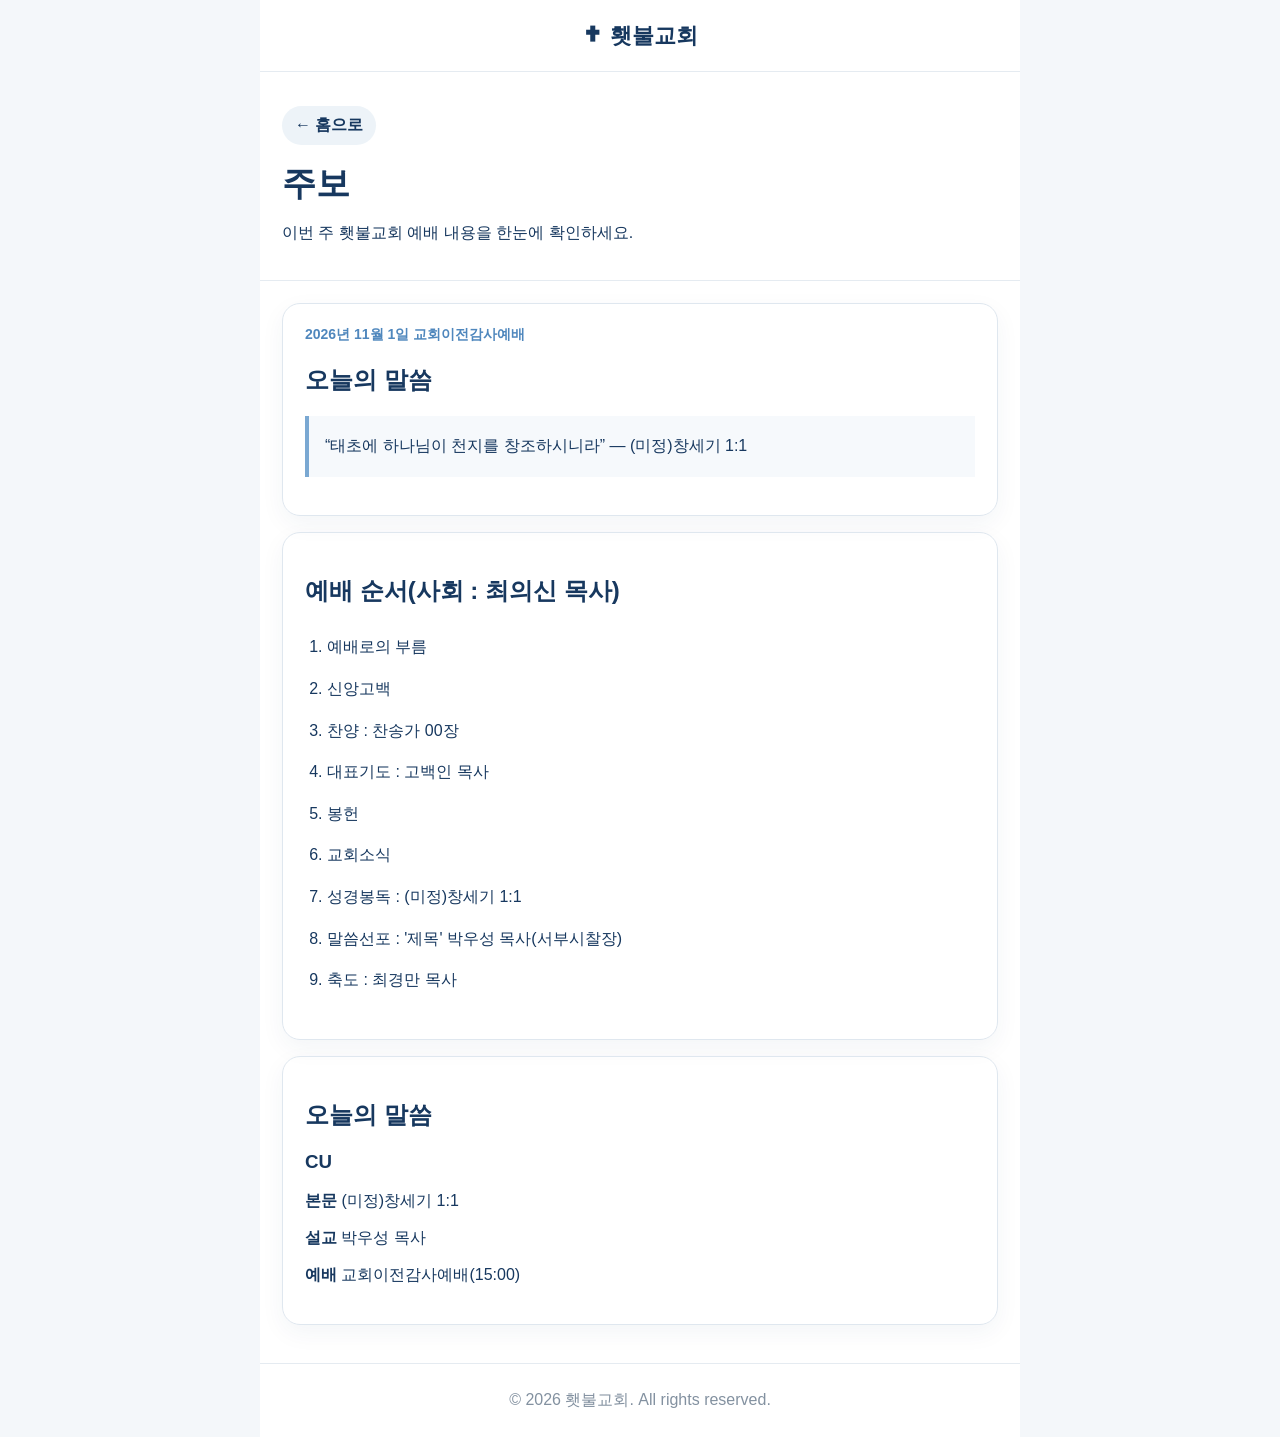
==== bulletin.html @ 437ddab2 "Update bulletin.html" ====
<!doctype html><html lang="ko"><head><meta charset="utf-8"><meta name="viewport" content="width=device-width,initial-scale=1"><title>주보 | 횃불교회</title><link rel="stylesheet" href="styles.css"></head><body><div class="site"><header><a href="index.html">✝ 횃불교회</a></header>
<main><section class="pagehead"><a class="back" href="index.html">← 홈으로</a><h1>주보</h1><p>이번 주 횃불교회 예배 내용을 한눈에 확인하세요.</p></section>
<section class="body">
<div class="box"><div class="date">2026년 11월 1일 교회이전감사예배</div>
  <h2>오늘의 말씀</h2><p class="scripture">“태초에 하나님이 천지를 창조하시니라” — (미정)창세기 1:1</p></div>
<div class="box"><h2>예배 순서(사회 : 최의신 목사)</h2><ol>
  <li>예배로의 부름</li>
  <li>신앙고백</li>
  <li>찬양 : 찬송가 00장</li>
  <li>대표기도 : 고백인 목사</li>
  <li>봉헌</li>
  <li>교회소식</li>
  <li>성경봉독 : (미정)창세기 1:1</li>
  <li>말씀선포 : '제목' 박우성 목사(서부시찰장)</li>
  <li>축도 : 최경만 목사</li>
</ol></div>
<div class="box">
  <h2>오늘의 말씀</h2>
  <h3>CU</h3>
  <p><b>본문</b> (미정)창세기 1:1</p>
  <p><b>설교</b> 박우성 목사</p>
  <p><b>예배</b> 교회이전감사예배(15:00)</p></div>
</section></main><footer>© 2026 횃불교회. All rights reserved.</footer></div></body></html>
---- styles.css ----
body{margin:0;background:#f4f7fa;color:#17385f;font-family:Arial,'Noto Sans KR',sans-serif}
*{box-sizing:border-box} a{text-decoration:none;color:inherit}
.site{max-width:760px;margin:auto;background:white;min-height:100vh}
header{height:72px;display:flex;align-items:center;justify-content:center;border-bottom:1px solid #e5ebf1;position:sticky;top:0;background:#fff;z-index:10}
header a{font-weight:800;font-size:22px}
.hero{padding:54px 24px;text-align:center;background:linear-gradient(135deg,#eef6fb,#fff)}
.hero h1{font-size:54px;margin:0;color:#28598a;font-family:serif;font-style:italic}.hero p{color:#5f92c1;font-weight:700}
.grid{display:grid;grid-template-columns:1fr 1fr;gap:14px;padding:22px}
.card{border:2px solid #dbe5ee;border-radius:18px;padding:28px 16px;text-align:center;min-height:190px;display:flex;flex-direction:column;justify-content:center}
.card.dark{background:#17385f;color:#fff;border-color:#17385f}.card.green{border-color:#b9dbcf}
.card h2{margin:0 0 10px}.card p{margin:0;color:#65768a;line-height:1.6}.dark p{color:#edf4fa}
.pagehead{padding:34px 22px 20px;border-bottom:1px solid #e5ebf1}.pagehead h1{margin:16px 0 8px;font-size:34px}
.back{display:inline-block;background:#edf3f8;padding:9px 13px;border-radius:999px;font-weight:700}
.body{padding:22px}.box{border:1px solid #dfe7ef;border-radius:18px;padding:22px;margin-bottom:16px;box-shadow:0 8px 24px rgba(24,54,90,.05)}
.date{color:#4f87bd;font-weight:800;font-size:14px}.scripture{padding:16px;background:#f6f9fc;border-left:4px solid #7aa8d2;line-height:1.8}
ol{padding-left:22px}li{padding:8px 0;line-height:1.6}.note{white-space:pre-line;line-height:1.95}
.welcome{background:linear-gradient(145deg,#153c68,#1c4d7b);color:#fff;text-align:center}.welcome p{color:#eef6ff}
.news{padding:15px 0;border-bottom:1px solid #e5ebf1}.news:last-child{border-bottom:0}.news p{margin:6px 0 0;line-height:1.7;color:#42586f}
footer{text-align:center;padding:26px;color:#8391a0;border-top:1px solid #e5ebf1}
@media(max-width:520px){.hero h1{font-size:42px}.grid{gap:10px;padding:14px 8px}.card{min-height:170px;padding:20px 10px}.card h2{font-size:18px}.card p{font-size:12px}}
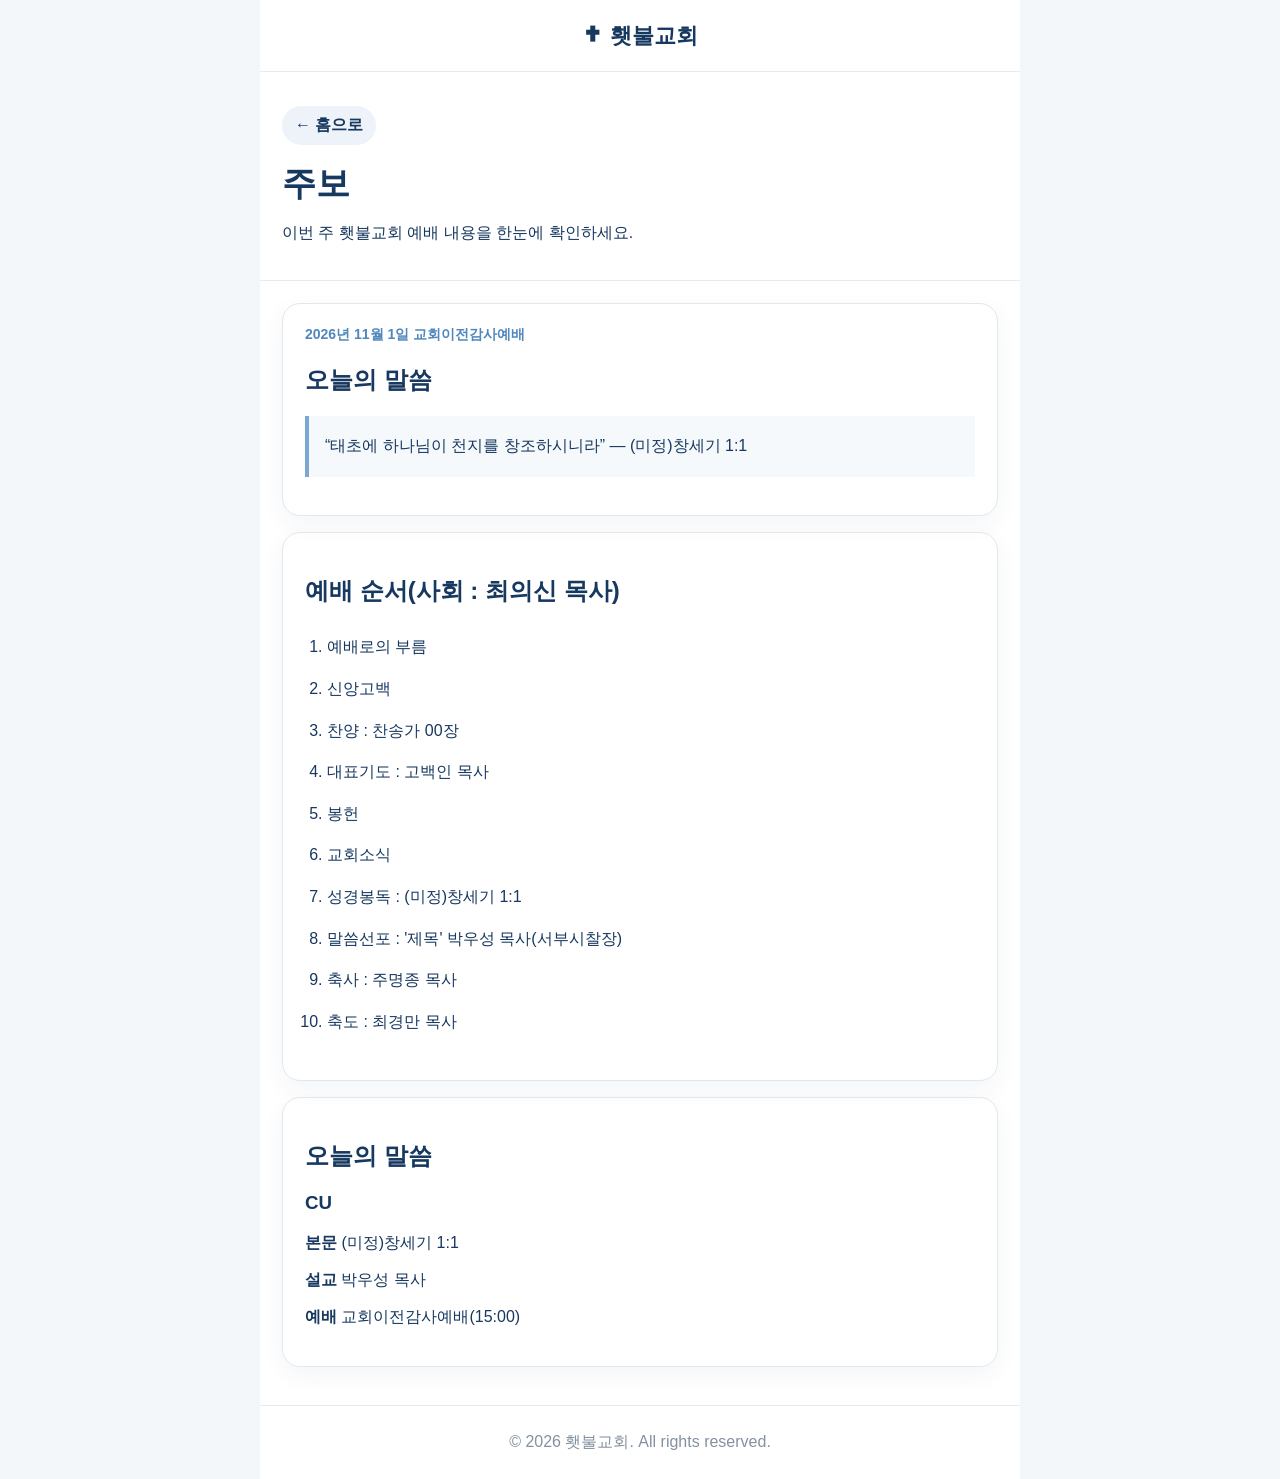
==== commit 7174cca1: "Update bulletin.html" ====
--- a/bulletin.html
+++ b/bulletin.html
@@ -12,6 +12,7 @@
   <li>교회소식</li>
   <li>성경봉독 : (미정)창세기 1:1</li>
   <li>말씀선포 : '제목' 박우성 목사(서부시찰장)</li>
+  <li>축사 : 주명종 목사</li>
   <li>축도 : 최경만 목사</li>
 </ol></div>
 <div class="box">
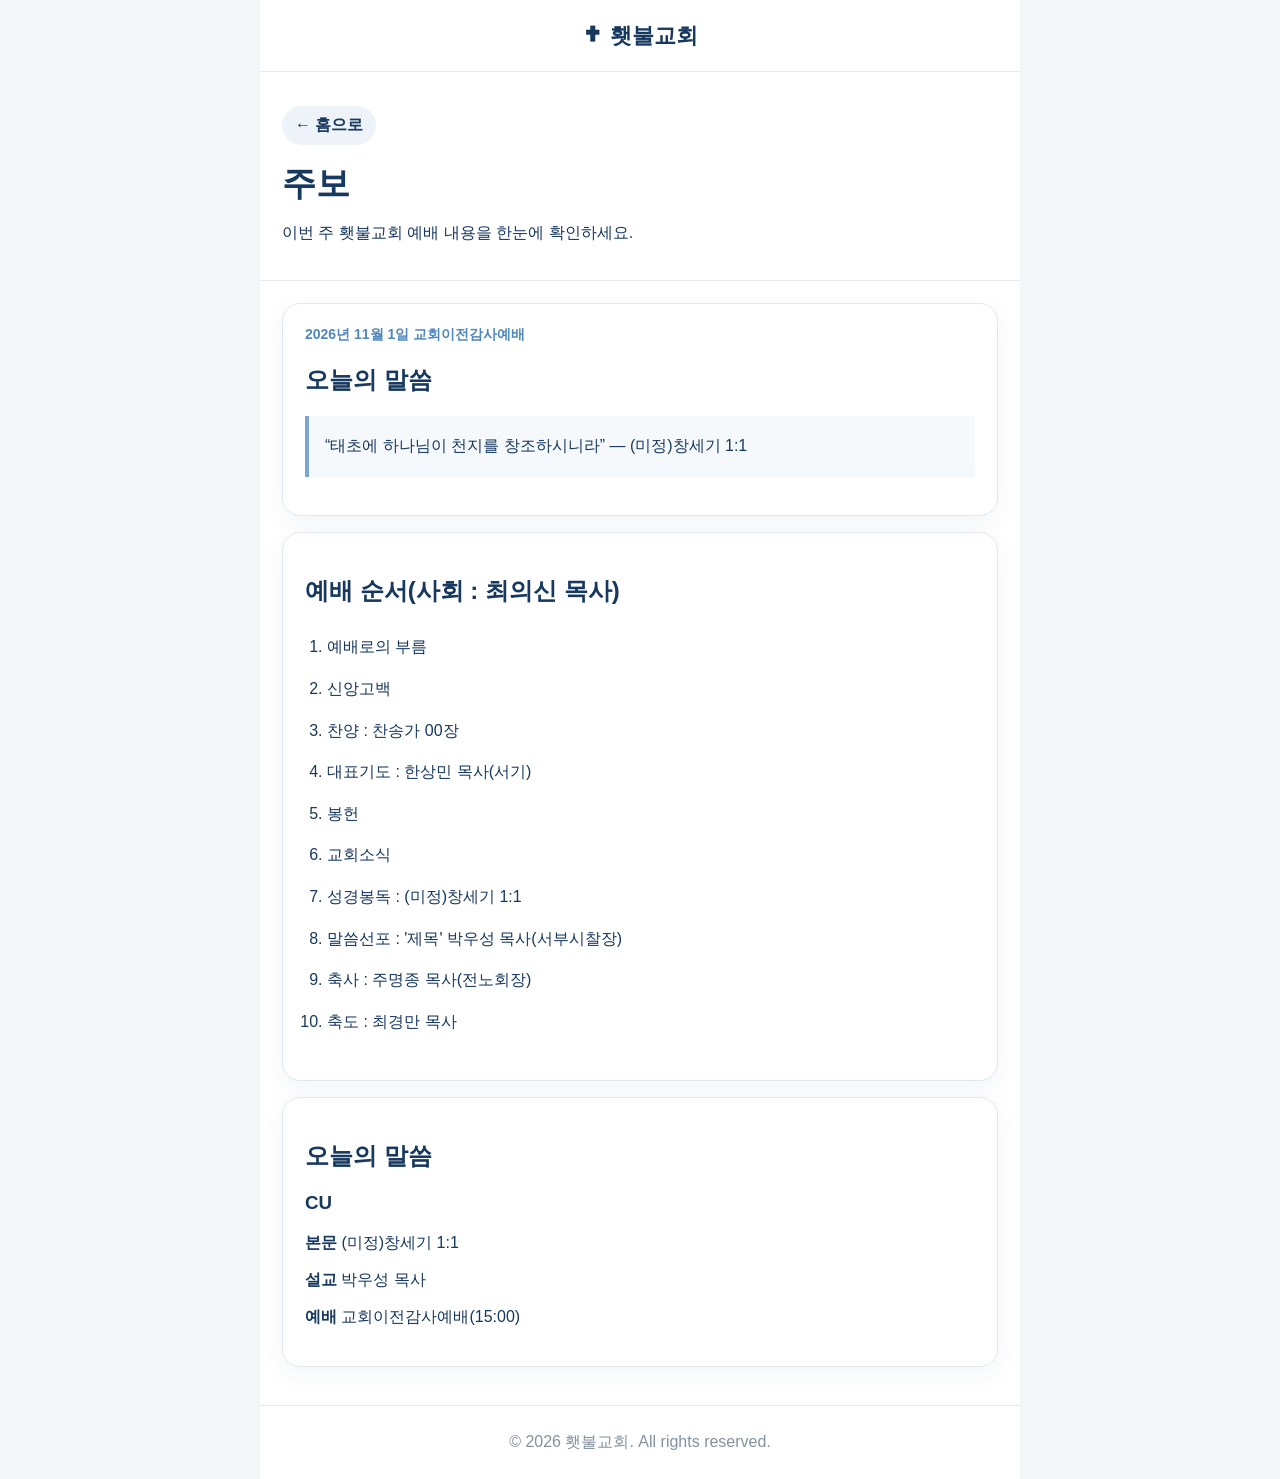
==== commit 69ae67ed: "Update bulletin.html" ====
--- a/bulletin.html
+++ b/bulletin.html
@@ -7,12 +7,12 @@
   <li>예배로의 부름</li>
   <li>신앙고백</li>
   <li>찬양 : 찬송가 00장</li>
-  <li>대표기도 : 고백인 목사</li>
+  <li>대표기도 : 한상민 목사(서기)</li>
   <li>봉헌</li>
   <li>교회소식</li>
   <li>성경봉독 : (미정)창세기 1:1</li>
   <li>말씀선포 : '제목' 박우성 목사(서부시찰장)</li>
-  <li>축사 : 주명종 목사</li>
+  <li>축사 : 주명종 목사(전노회장)</li>
   <li>축도 : 최경만 목사</li>
 </ol></div>
 <div class="box">
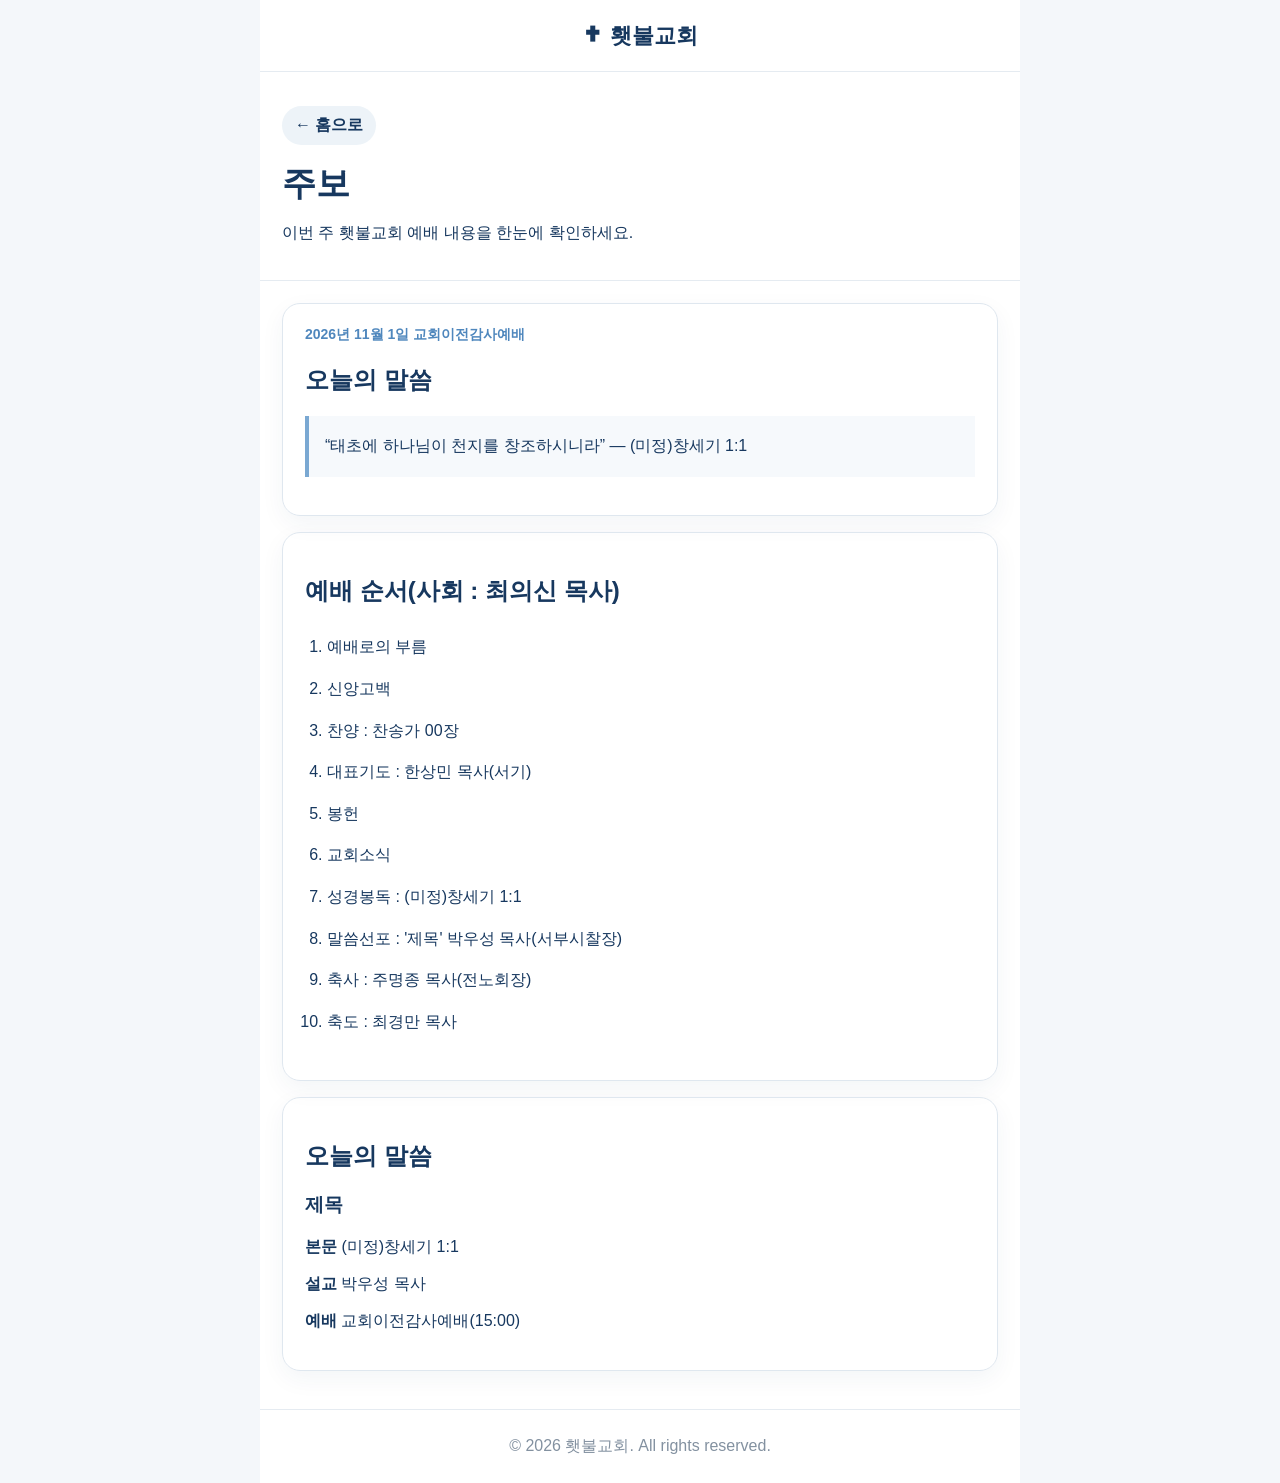
==== commit 5f772315: "Change heading from 'CU' to '제목'" ====
--- a/bulletin.html
+++ b/bulletin.html
@@ -17,7 +17,7 @@
 </ol></div>
 <div class="box">
   <h2>오늘의 말씀</h2>
-  <h3>CU</h3>
+  <h3>제목</h3>
   <p><b>본문</b> (미정)창세기 1:1</p>
   <p><b>설교</b> 박우성 목사</p>
   <p><b>예배</b> 교회이전감사예배(15:00)</p></div>
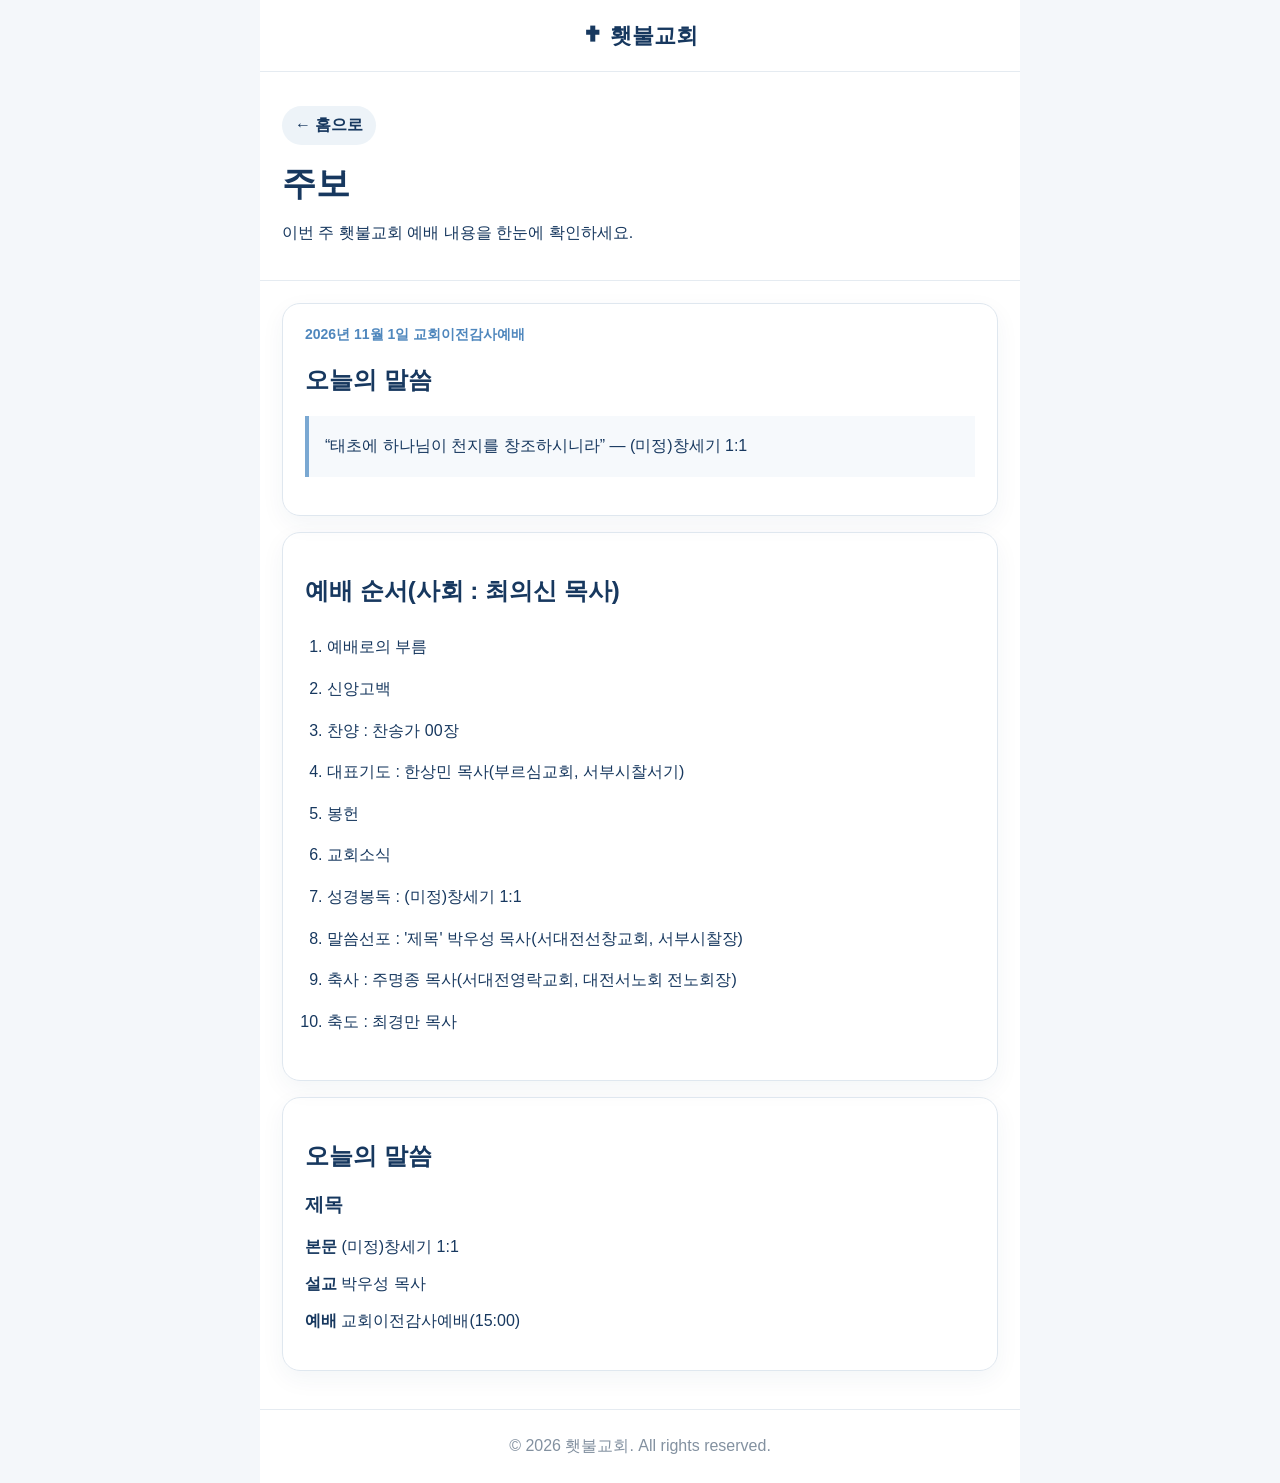
==== commit d6f6e26f: "Update bulletin.html" ====
--- a/bulletin.html
+++ b/bulletin.html
@@ -7,12 +7,12 @@
   <li>예배로의 부름</li>
   <li>신앙고백</li>
   <li>찬양 : 찬송가 00장</li>
-  <li>대표기도 : 한상민 목사(서기)</li>
+  <li>대표기도 : 한상민 목사(부르심교회, 서부시찰서기)</li>
   <li>봉헌</li>
   <li>교회소식</li>
   <li>성경봉독 : (미정)창세기 1:1</li>
-  <li>말씀선포 : '제목' 박우성 목사(서부시찰장)</li>
-  <li>축사 : 주명종 목사(전노회장)</li>
+  <li>말씀선포 : '제목' 박우성 목사(서대전선창교회, 서부시찰장)</li>
+  <li>축사 : 주명종 목사(서대전영락교회, 대전서노회 전노회장)</li>
   <li>축도 : 최경만 목사</li>
 </ol></div>
 <div class="box">
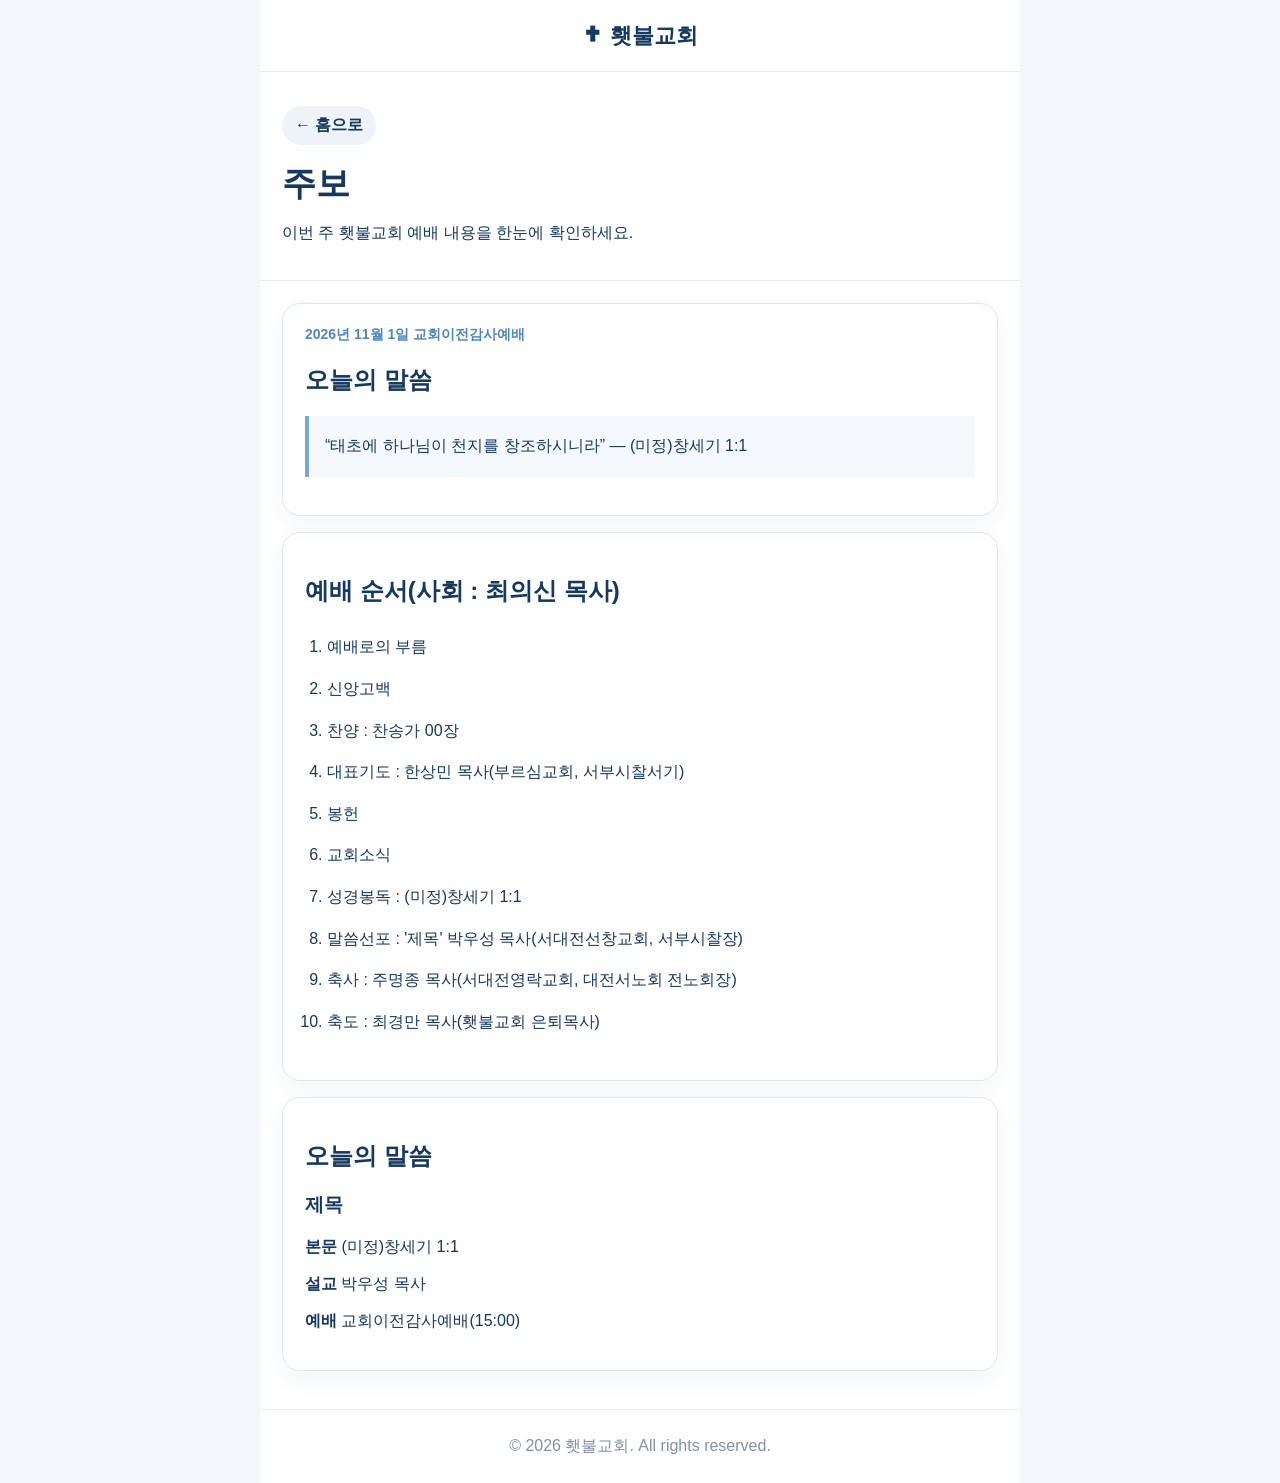
==== commit 8413ecab: "Update bulletin.html" ====
--- a/bulletin.html
+++ b/bulletin.html
@@ -13,7 +13,7 @@
   <li>성경봉독 : (미정)창세기 1:1</li>
   <li>말씀선포 : '제목' 박우성 목사(서대전선창교회, 서부시찰장)</li>
   <li>축사 : 주명종 목사(서대전영락교회, 대전서노회 전노회장)</li>
-  <li>축도 : 최경만 목사</li>
+  <li>축도 : 최경만 목사(횃불교회 은퇴목사)</li>
 </ol></div>
 <div class="box">
   <h2>오늘의 말씀</h2>
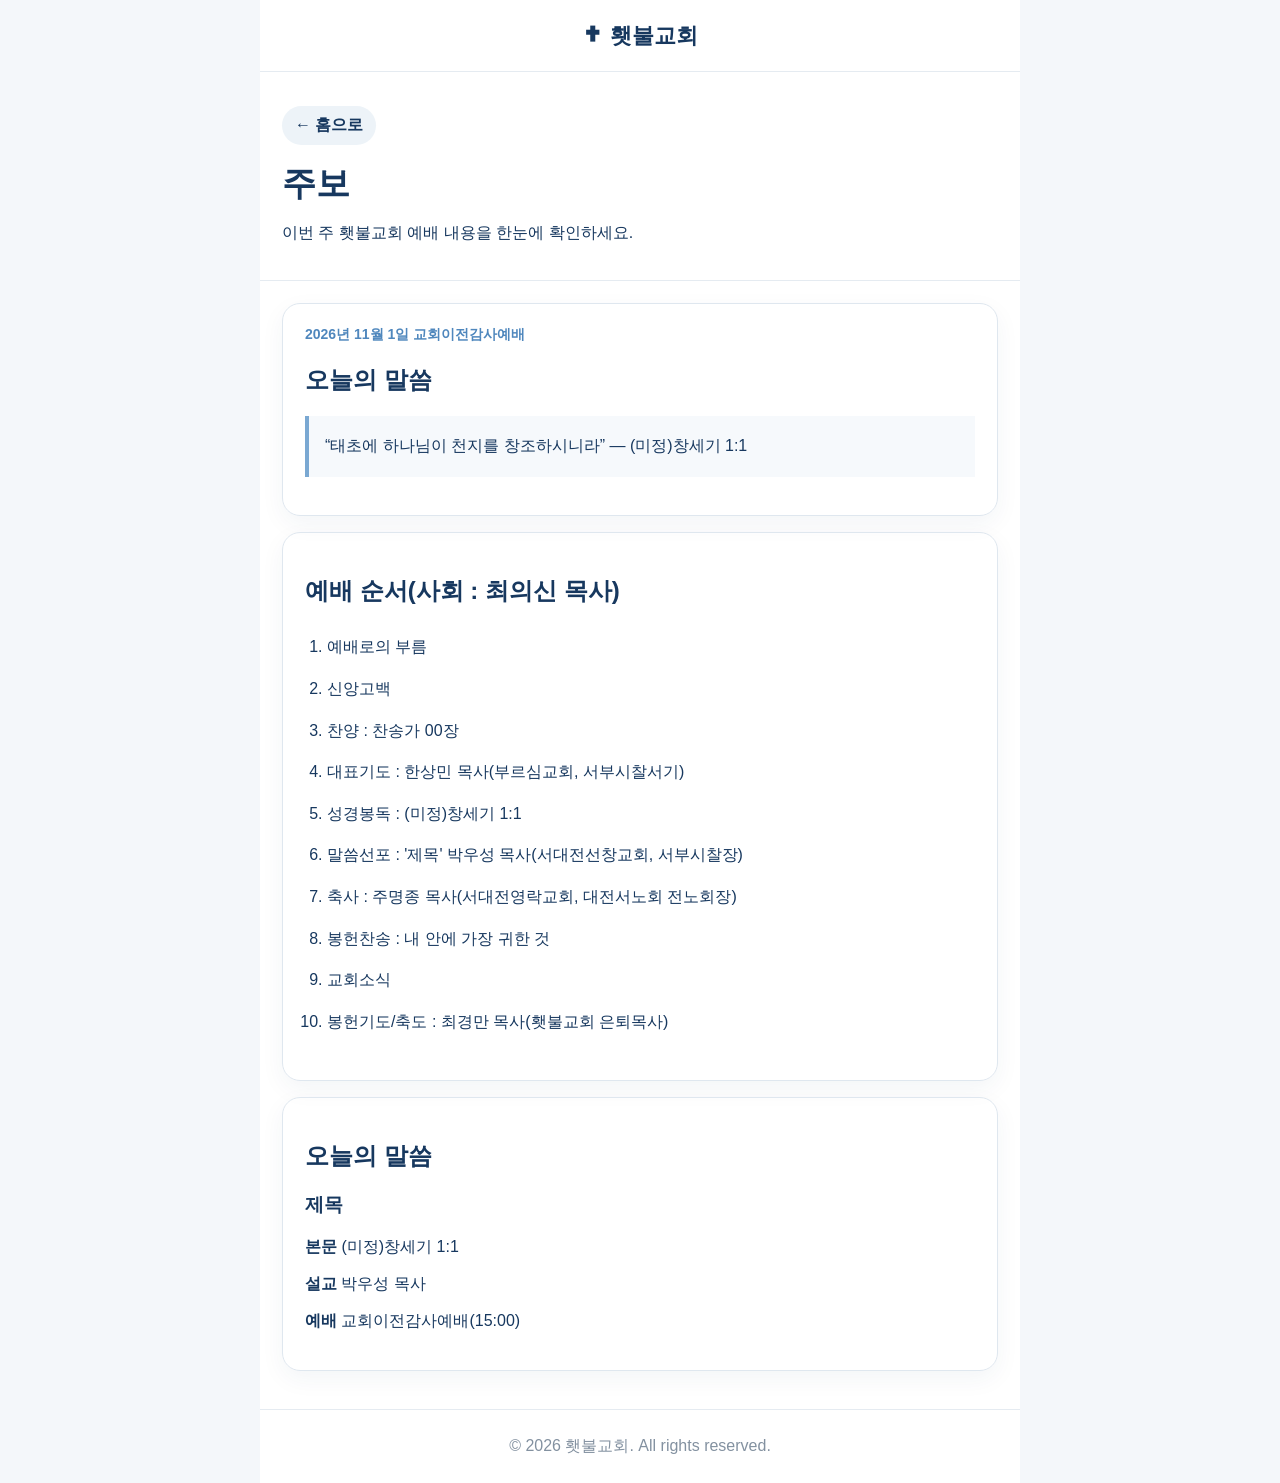
==== commit e489d014: "Update bulletin.html" ====
--- a/bulletin.html
+++ b/bulletin.html
@@ -8,12 +8,12 @@
   <li>신앙고백</li>
   <li>찬양 : 찬송가 00장</li>
   <li>대표기도 : 한상민 목사(부르심교회, 서부시찰서기)</li>
-  <li>봉헌</li>
-  <li>교회소식</li>
   <li>성경봉독 : (미정)창세기 1:1</li>
   <li>말씀선포 : '제목' 박우성 목사(서대전선창교회, 서부시찰장)</li>
   <li>축사 : 주명종 목사(서대전영락교회, 대전서노회 전노회장)</li>
-  <li>축도 : 최경만 목사(횃불교회 은퇴목사)</li>
+  <li>봉헌찬송 : 내 안에 가장 귀한 것</li>
+  <li>교회소식</li>
+  <li>봉헌기도/축도 : 최경만 목사(횃불교회 은퇴목사)</li>
 </ol></div>
 <div class="box">
   <h2>오늘의 말씀</h2>
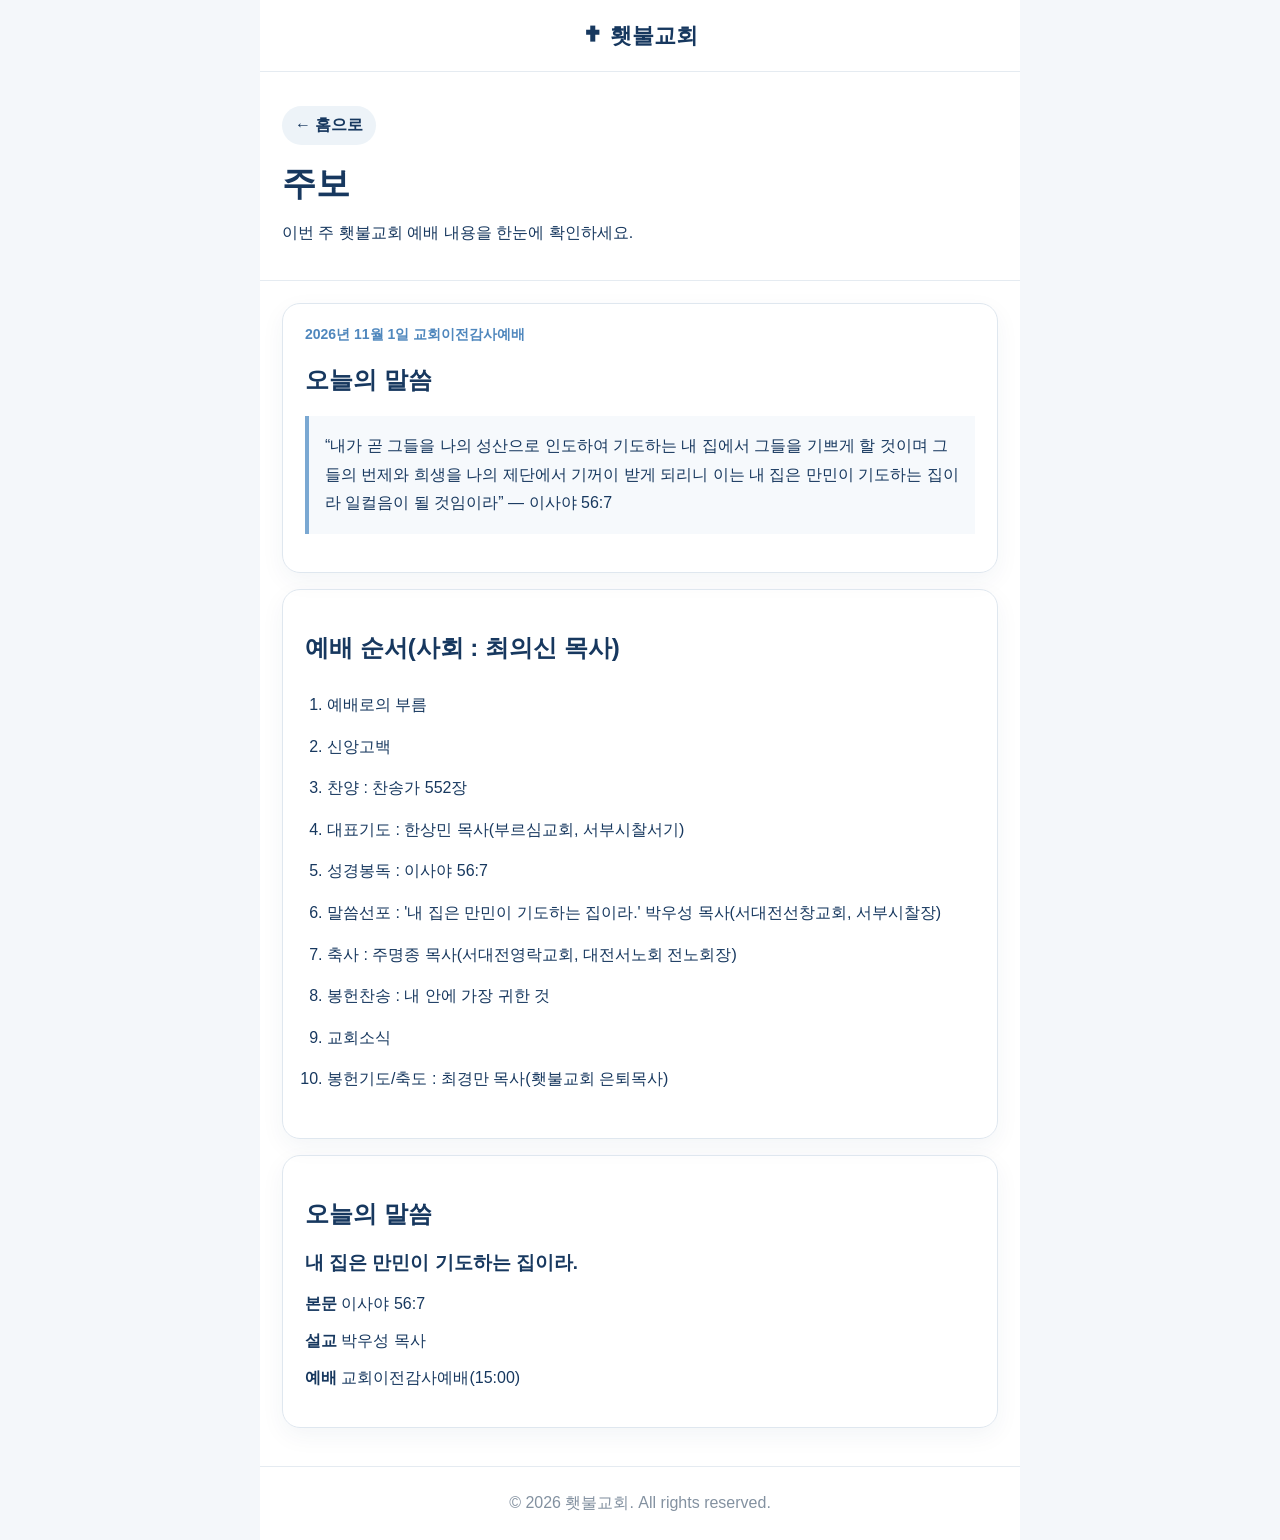
==== commit 2956ecc5: "Update bulletin.html" ====
--- a/bulletin.html
+++ b/bulletin.html
@@ -2,14 +2,14 @@
 <main><section class="pagehead"><a class="back" href="index.html">← 홈으로</a><h1>주보</h1><p>이번 주 횃불교회 예배 내용을 한눈에 확인하세요.</p></section>
 <section class="body">
 <div class="box"><div class="date">2026년 11월 1일 교회이전감사예배</div>
-  <h2>오늘의 말씀</h2><p class="scripture">“태초에 하나님이 천지를 창조하시니라” — (미정)창세기 1:1</p></div>
+  <h2>오늘의 말씀</h2><p class="scripture">“내가 곧 그들을 나의 성산으로 인도하여 기도하는 내 집에서 그들을 기쁘게 할 것이며 그들의 번제와 희생을 나의 제단에서 기꺼이 받게 되리니 이는 내 집은 만민이 기도하는 집이라 일컬음이 될 것임이라” — 이사야 56:7</p></div>
 <div class="box"><h2>예배 순서(사회 : 최의신 목사)</h2><ol>
   <li>예배로의 부름</li>
   <li>신앙고백</li>
-  <li>찬양 : 찬송가 00장</li>
+  <li>찬양 : 찬송가 552장</li>
   <li>대표기도 : 한상민 목사(부르심교회, 서부시찰서기)</li>
-  <li>성경봉독 : (미정)창세기 1:1</li>
-  <li>말씀선포 : '제목' 박우성 목사(서대전선창교회, 서부시찰장)</li>
+  <li>성경봉독 :  이사야 56:7</li>
+  <li>말씀선포 : '내 집은 만민이 기도하는 집이라.' 박우성 목사(서대전선창교회, 서부시찰장)</li>
   <li>축사 : 주명종 목사(서대전영락교회, 대전서노회 전노회장)</li>
   <li>봉헌찬송 : 내 안에 가장 귀한 것</li>
   <li>교회소식</li>
@@ -17,8 +17,8 @@
 </ol></div>
 <div class="box">
   <h2>오늘의 말씀</h2>
-  <h3>제목</h3>
-  <p><b>본문</b> (미정)창세기 1:1</p>
+  <h3>내 집은 만민이 기도하는 집이라.</h3>
+  <p><b>본문</b> 이사야 56:7</p>
   <p><b>설교</b> 박우성 목사</p>
   <p><b>예배</b> 교회이전감사예배(15:00)</p></div>
 </section></main><footer>© 2026 횃불교회. All rights reserved.</footer></div></body></html>
